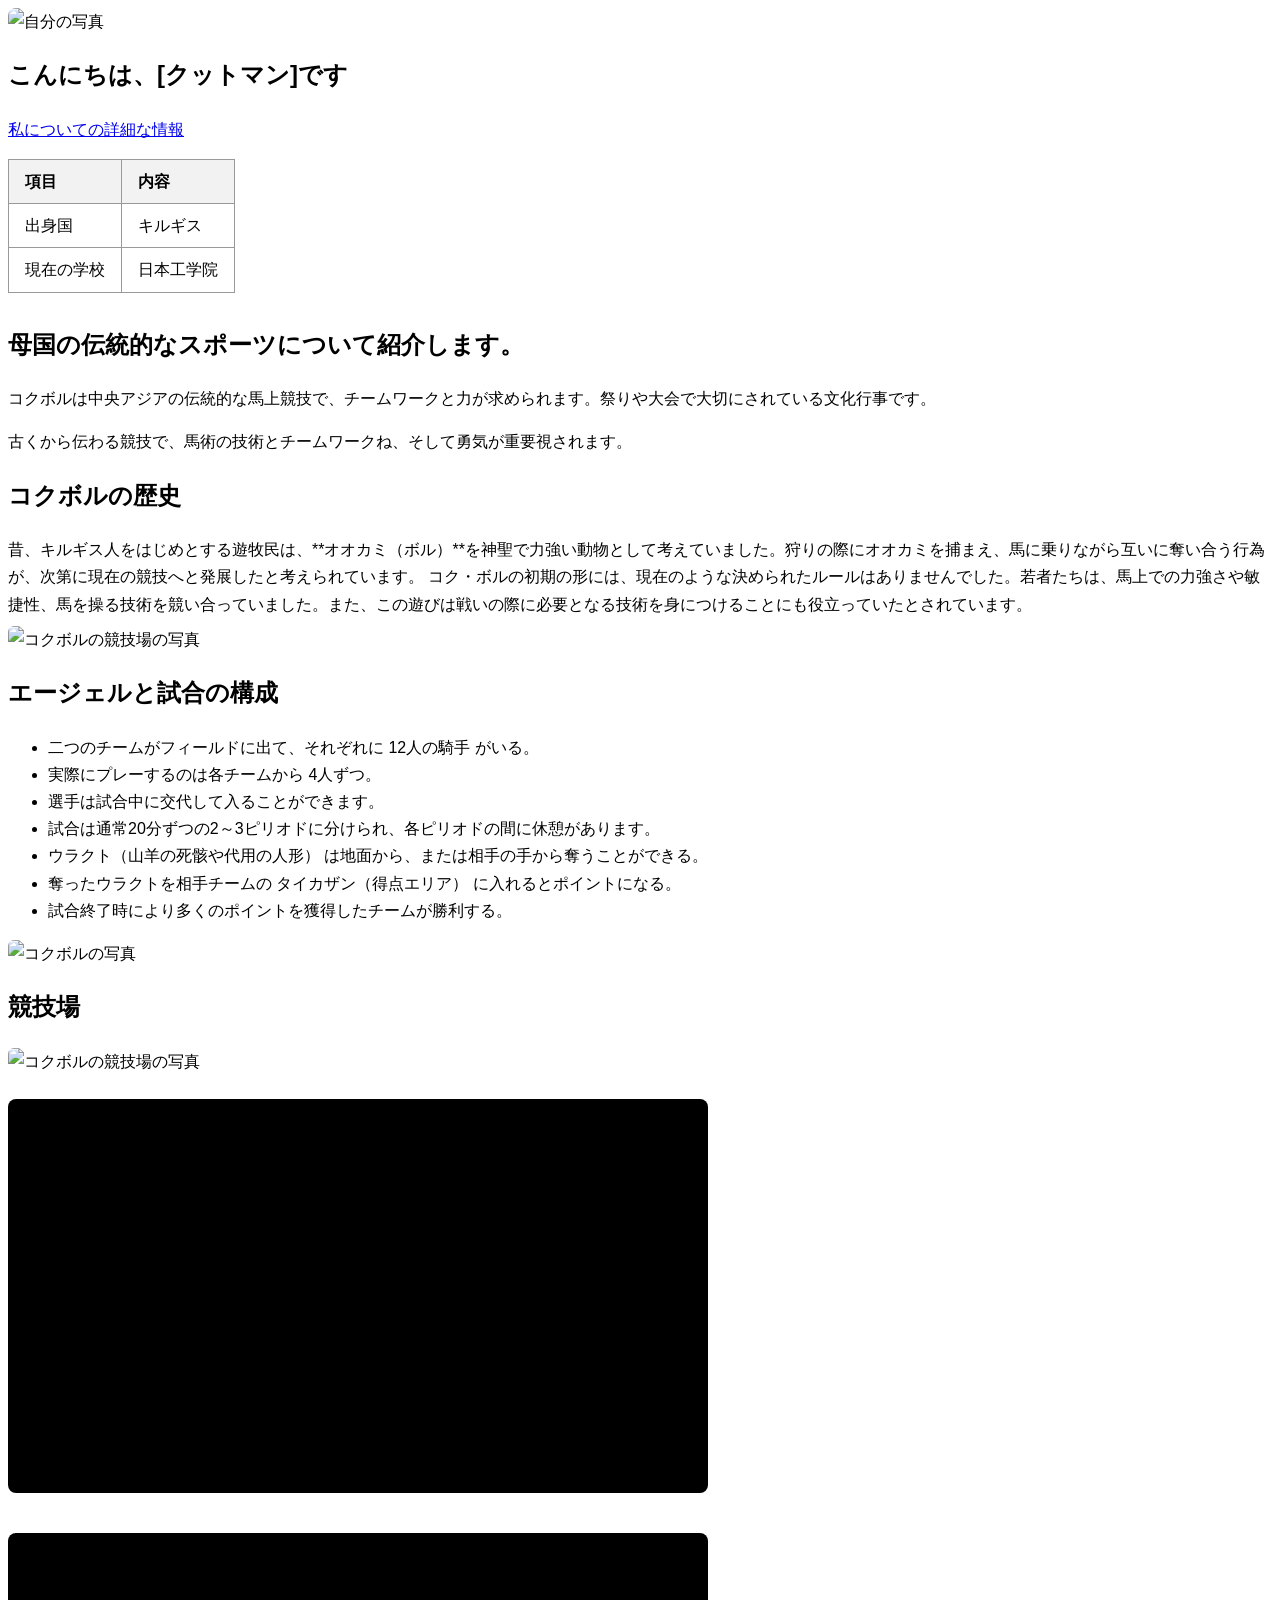
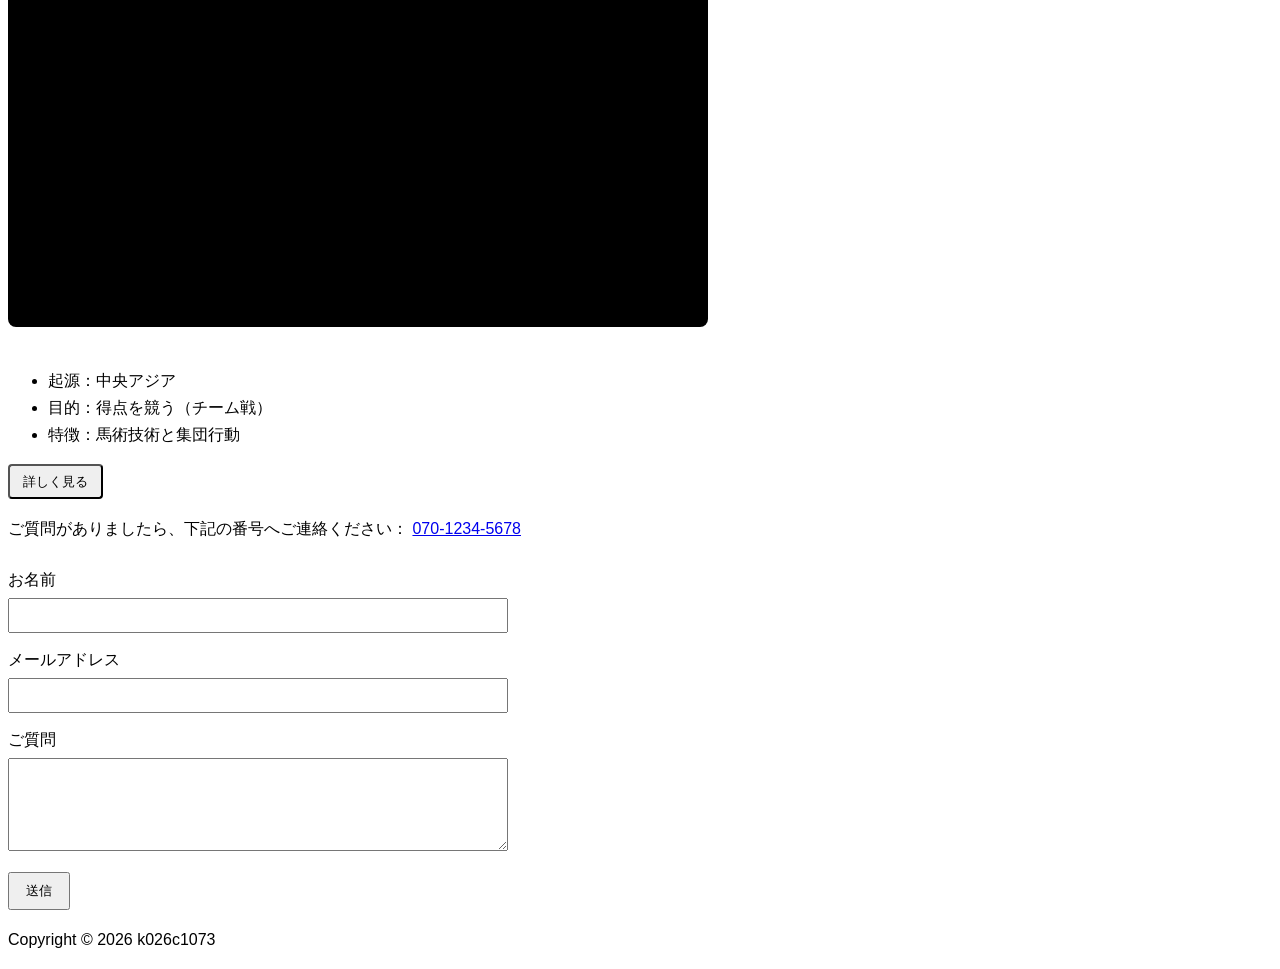
==== index.html @ 9cf25a7e "Add files via upload" ====
<!DOCTYPE html>
<html lang="ja">
<head>
  <meta charset="UTF-8">
  <meta name="viewport" content="width=device-width, initial-scale=1.0">
  <title>コクボル</title>
  <link rel="stylesheet" href="style.css">
    <style>
      .profile {
        width: 200px;
        height: auto;
        max-width: 100%;
        border-radius: 8px;
        display: block;
      }
    /* コクボル用のスタイル */
    #kokboru { margin-top: 2rem; }
    .kok-image { width: 100%; max-width: 700px; height: auto; border-radius: 6px; display:block; margin: 0.5rem 0; }
    .video-project { width: 100%; max-width: 700px; aspect-ratio: 16 / 9; height: auto; object-fit: cover; border: 0; border-radius: 8px; margin: 1rem 0; background: #000; }
    #more { margin-top: 0.5rem; background:#f8f8f8; padding:0.6rem; border-radius:4px; }
    #moreBtn { cursor:pointer; padding:0.4rem 0.8rem; border-radius:4px; }
    table { border-collapse: collapse; margin-top: 1rem; }
    th, td { border: 1px solid #999; padding: 0.5rem 1rem; text-align: left; }
    th { background: #f2f2f2; }
    form { max-width: 500px; margin-top: 1.5rem; }
    form label { display: block; margin-top: 0.8rem; }
    form input, form textarea { width: 100%; box-sizing: border-box; padding: 0.5rem; margin-top: 0.3rem; }
    form button { margin-top: 0.8rem; padding: 0.5rem 1rem; cursor: pointer; }
    </style>
</head>
<body>

  <!-- 自己紹介セクション -->
  <section>
      <img class="profile" src="images/kut.jpg" alt="自分の写真">
    <h1>こんにちは、[クットマン]です</h1>
    
    <a href="about.html">私についての詳細な情報</a>

    <table>
      <tr>
        <th>項目</th>
        <th>内容</th>
      </tr>
      <tr>
        <td>出身国</td>
        <td>キルギス</td>
      </tr>
      <tr>
        <td>現在の学校</td>
        <td>日本工学院</td>
      </tr>
    </table>
  </section>

  <!-- コクボル（Kok-Boru）セクション -->
  <section id="kokboru">
    <h2>母国の伝統的なスポーツについて紹介します。</h2>

    <p>コクボルは中央アジアの伝統的な馬上競技で、チームワークと力が求められます。祭りや大会で大切にされている文化行事です。</p>

    <p>古くから伝わる競技で、馬術の技術とチームワークね、そして勇気が重要視されます。</p>

    <h2>コクボルの歴史</h2>
    
    昔、キルギス人をはじめとする遊牧民は、**オオカミ（ボル）**を神聖で力強い動物として考えていました。狩りの際にオオカミを捕まえ、馬に乗りながら互いに奪い合う行為が、次第に現在の競技へと発展したと考えられています。
    コク・ボルの初期の形には、現在のような決められたルールはありませんでした。若者たちは、馬上での力強さや敏捷性、馬を操る技術を競い合っていました。また、この遊びは戦いの際に必要となる技術を身につけることにも役立っていたとされています。
    <img class="kok-image" src="images/history.jpg" alt="コクボルの競技場の写真">
    
    <h2>エージェルと試合の構成</h2>

    <ul>
      <li>二つのチームがフィールドに出て、それぞれに 12人の騎手 がいる。</li>
      <li>実際にプレーするのは各チームから 4人ずつ。</li>
      <li>選手は試合中に交代して入ることができます。</li>
      <li>試合は通常20分ずつの2～3ピリオドに分けられ、各ピリオドの間に休憩があります。</li>
      <li>ウラクト（山羊の死骸や代用の人形） は地面から、または相手の手から奪うことができる。</li>
      <li>奪ったウラクトを相手チームの タイカザン（得点エリア） に入れるとポイントになる。</li>
      <li>試合終了時により多くのポイントを獲得したチームが勝利する。</li>
    </ul>

    <img class="kok-image" src="images/make.png" alt="コクボルの写真">

    <h2>競技場</h2>
     <img class="kok-image" src="images/place.jpg" alt="コクボルの競技場の写真">
      
    <video class="video-project" autoplay muted loop playsinline preload="auto" poster="images/history.jpg">
      <source src="final.mp4" type="video/mp4">
      お使いのブラウザは動画再生に対応していません。
    </video>

    <video class="video-project" autoplay muted loop playsinline preload="auto" poster="images/place.jpg">
      <source src="vide.mp4" type="video/mp4">
      お使いのブラウザは動画再生に対応していません。
    </video>
    
    <ul>
      <li>起源：中央アジア</li>
      <li>目的：得点を競う（チーム戦）</li>
      <li>特徴：馬術技術と集団行動</li>
    </ul>

    <button id="moreBtn">詳しく見る</button>
    <div id="more" style="display:none">
      <p>ここに歴史、ルールの詳細、現代での位置づけなどを書けます。例えばチーム構成や試合時間、用具について説明してください。</p>
    </div>
  </section>

  <script>
    const videos = document.querySelectorAll('.video-project');

    function playVideos() {
      videos.forEach((video) => {
        if (video.readyState >= 2) {
          video.muted = true;
          video.play().catch(() => {});
        }
      });
    }

    function pauseVideos() {
      videos.forEach((video) => {
        video.pause();
      });
    }

    document.addEventListener('visibilitychange', () => {
      if (document.hidden) {
        pauseVideos();
      } else {
        playVideos();
      }
    });

    window.addEventListener('load', playVideos);

    document.getElementById('moreBtn').addEventListener('click', function () {
      const more = document.getElementById('more');
      more.style.display = (more.style.display === 'none') ? 'block' : 'none';
    });

  </script>

  <p>ご質問がありましたら、下記の番号へご連絡ください：
    <a href="tel:07012345678">070-1234-5678</a>
  </p>

  <form method="post" action="https://ss655762.stars.ne.jp/php/result.php">
    <label for="name">お名前</label>
    <input type="text" id="name" name="name" required>

    <label for="email">メールアドレス</label>
    <input type="email" id="email" name="email" required>

    <label for="message">ご質問</label>
    <textarea id="message" name="message" rows="5" required></textarea>

    <button type="submit">送信</button>
  </form>

  <footer>
    <p>Copyright © 2026 k026c1073</p>
  </footer>

</body>
</html>
---- style.css ----
body {
  font-family: Arial, sans-serif;
  line-height: 1.7;
}

.profile {
  width: 200px;
  height: auto;
  max-width: 100%;
  border-radius: 8px;
  display: block;
}

#kokboru {
  margin-top: 2rem;
}

.kok-image {
  width: 100%;
  max-width: 700px;
  height: auto;
  border-radius: 6px;
  display: block;
  margin: 0.5rem 0;
}

.video-project {
  width: 100%;
  max-width: 700px;
  aspect-ratio: 16 / 9;
  height: auto;
  object-fit: cover;
  border: 0;
  border-radius: 8px;
  margin: 1rem 0;
  background: #000;
}

#more {
  margin-top: 0.5rem;
  background: #f8f8f8;
  padding: 0.6rem;
  border-radius: 4px;
}

#moreBtn {
  cursor: pointer;
  padding: 0.4rem 0.8rem;
  border-radius: 4px;
}

table {
  border-collapse: collapse;
  margin-top: 1rem;
}

th,
td {
  border: 1px solid #999;
  padding: 0.5rem 1rem;
  text-align: left;
}

th {
  background: #f2f2f2;
}

form {
  max-width: 500px;
  margin-top: 1.5rem;
}

form label {
  display: block;
  margin-top: 0.8rem;
}

form input,
form textarea {
  width: 100%;
  box-sizing: border-box;
  padding: 0.5rem;
  margin-top: 0.3rem;
}

form button {
  margin-top: 0.8rem;
  padding: 0.5rem 1rem;
  cursor: pointer;
}
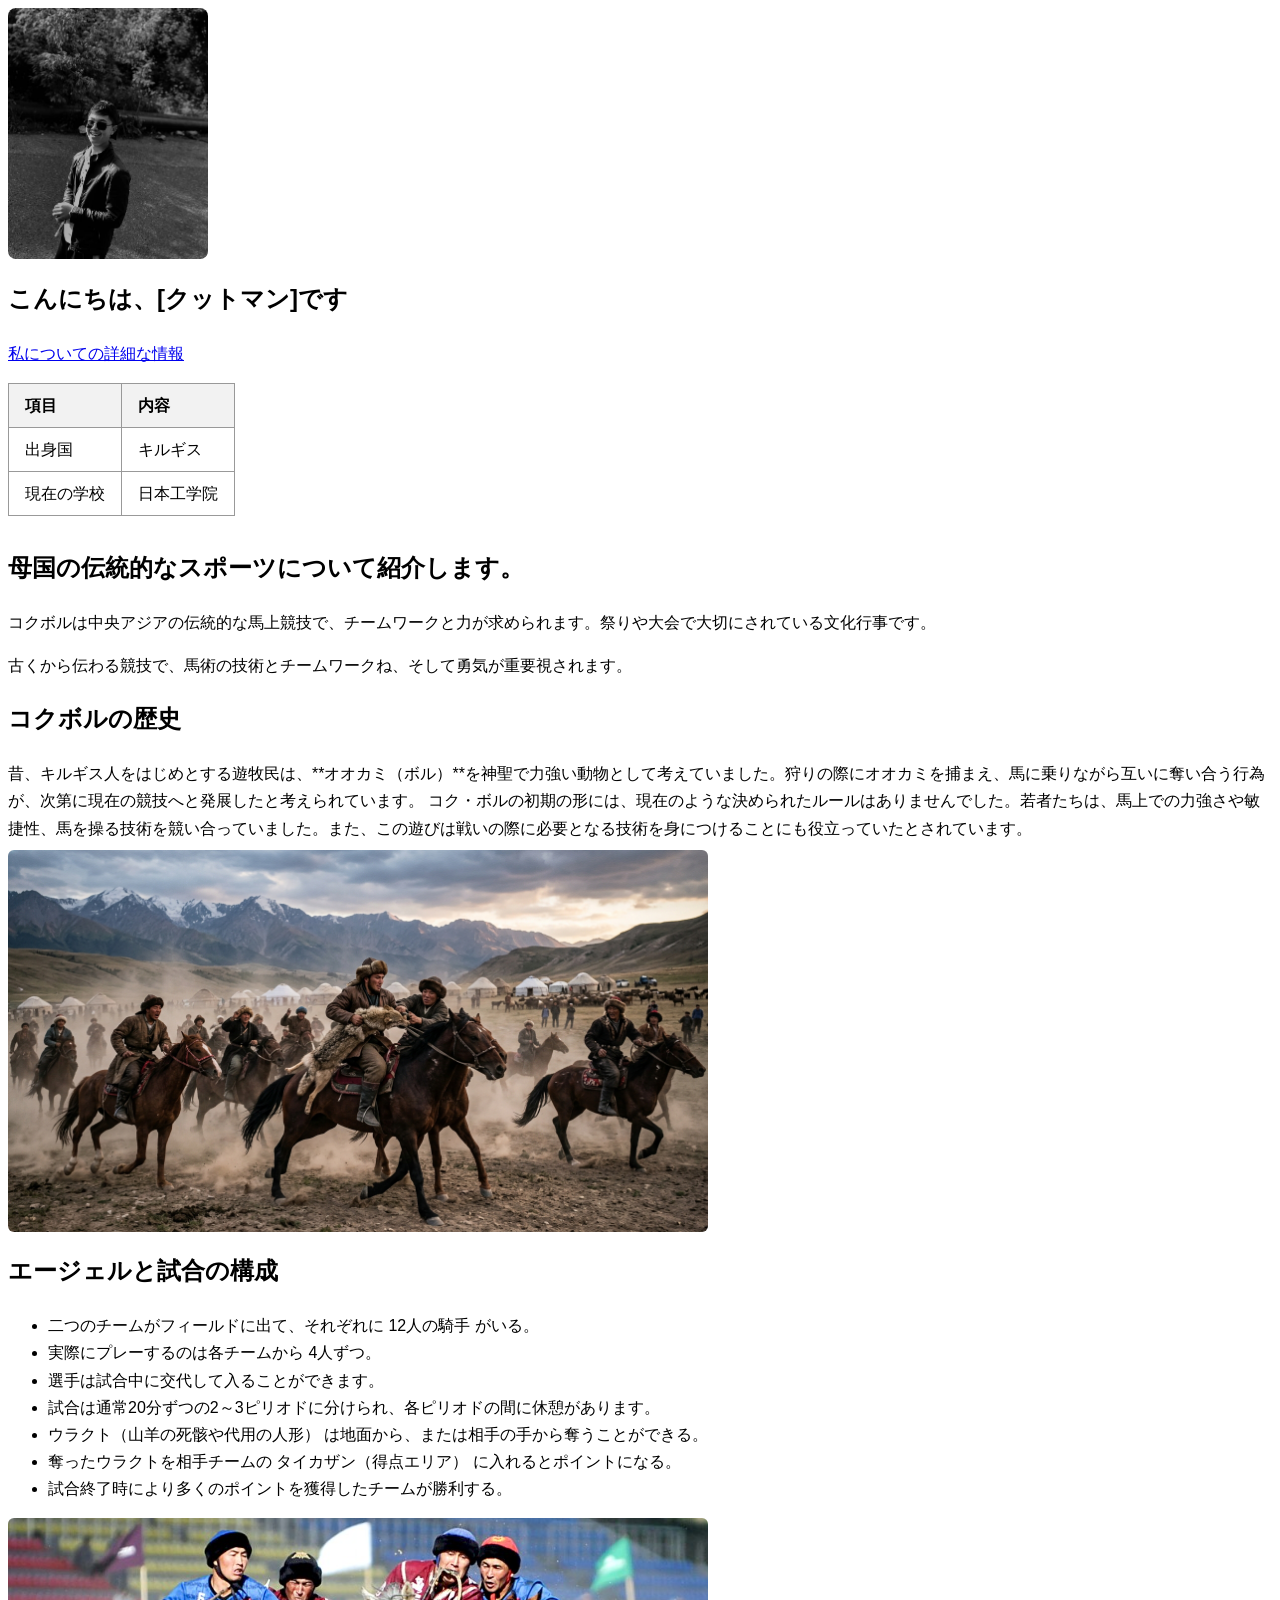
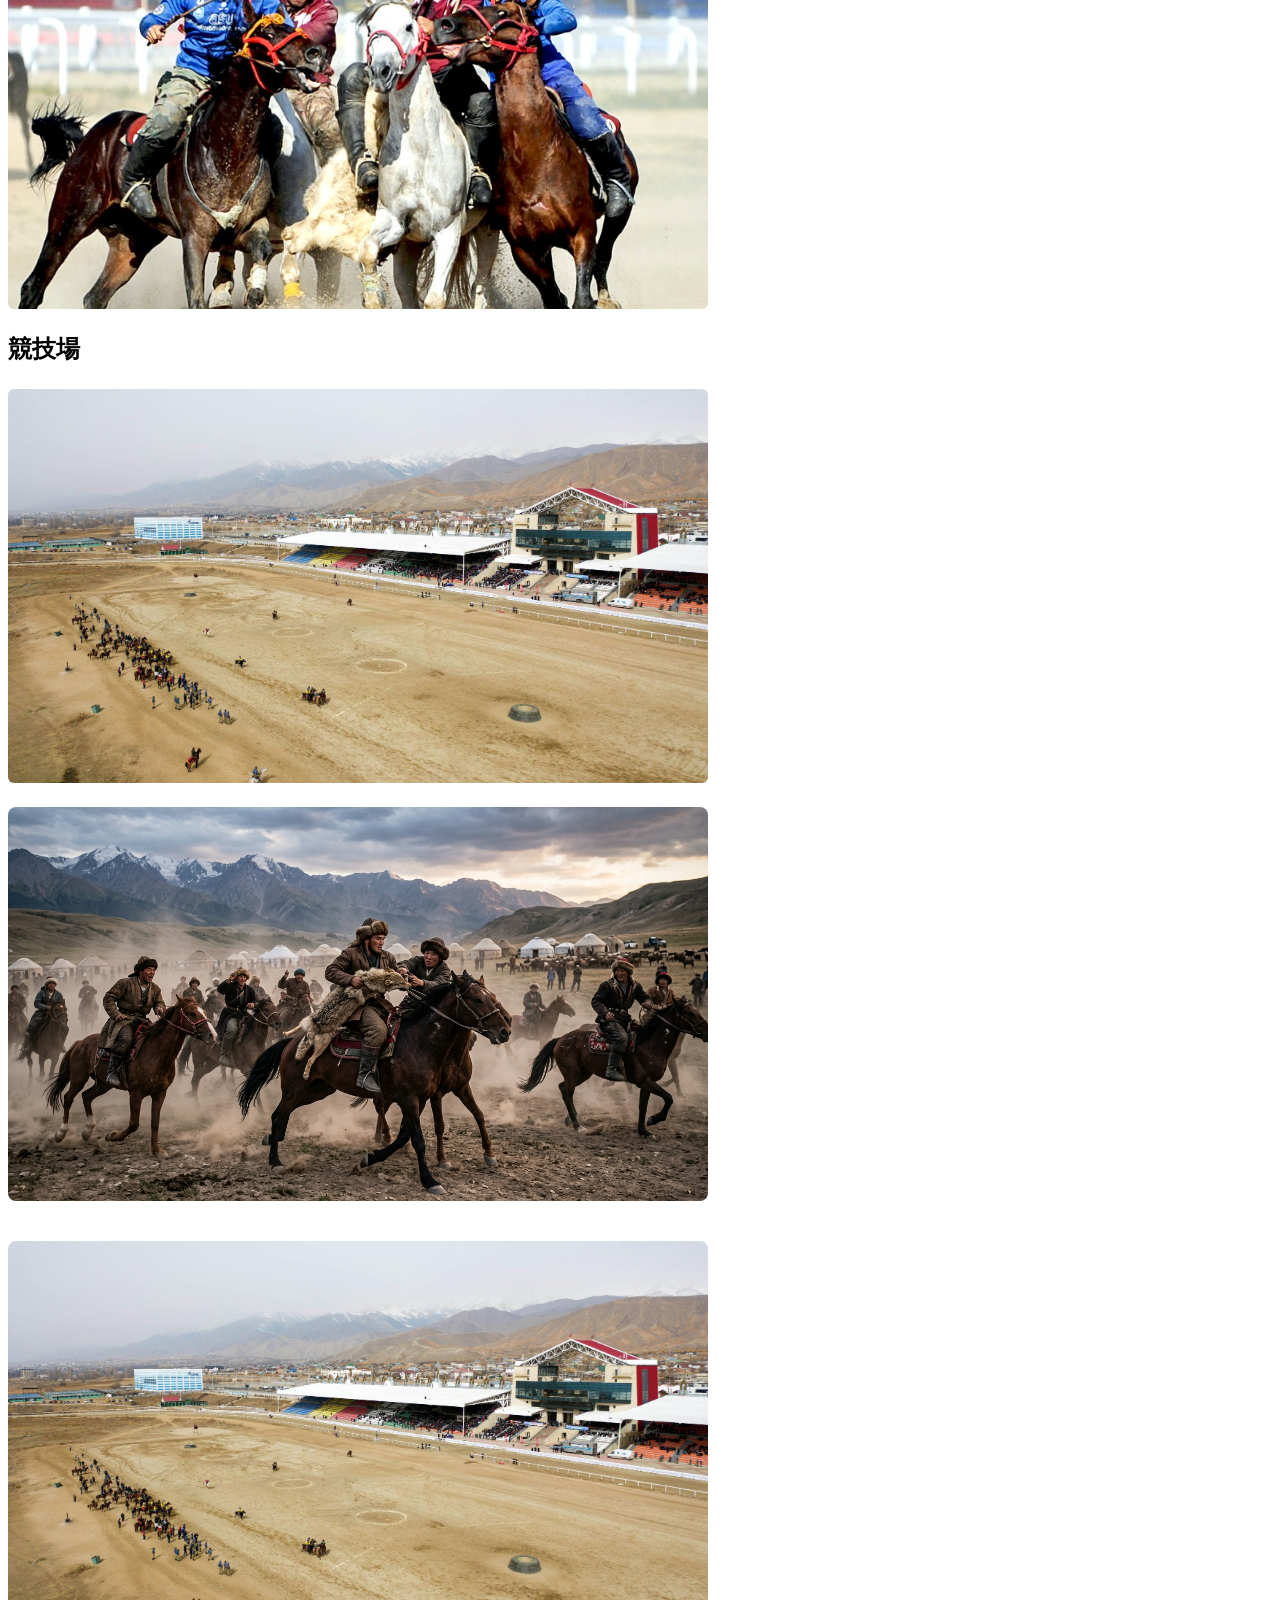
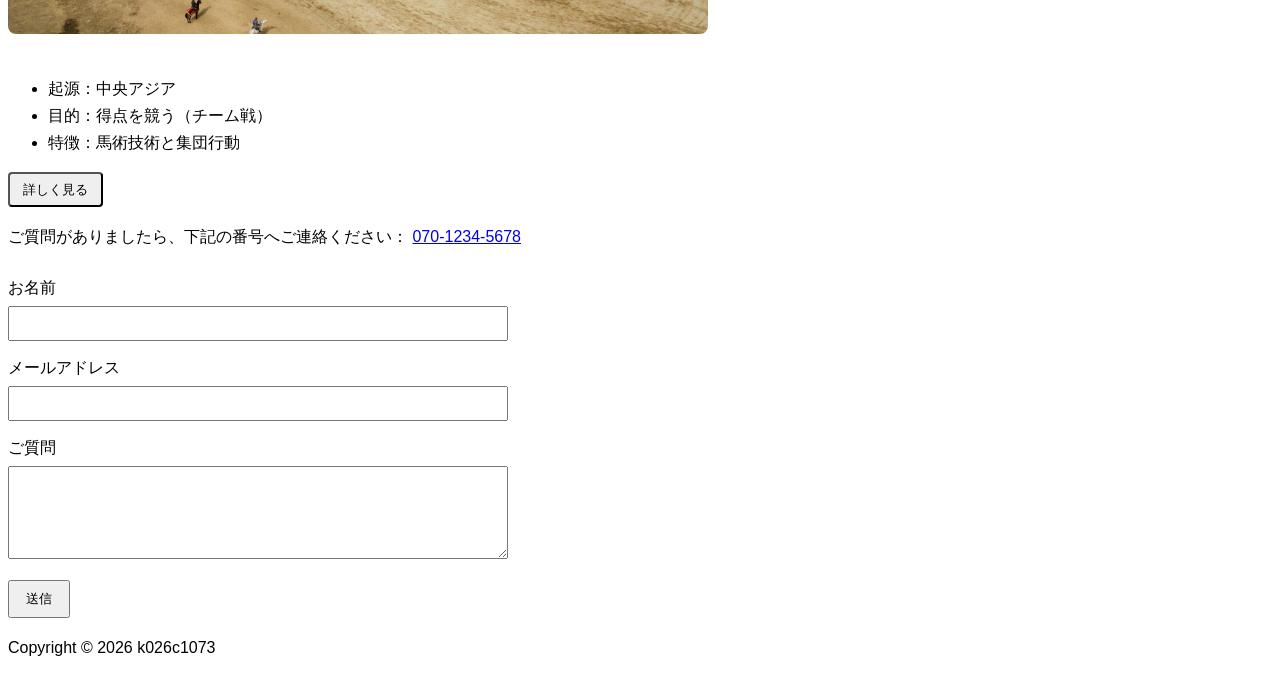
==== commit b58bc18e: "Add files via upload" ====
--- a/index.html
+++ b/index.html
@@ -32,7 +32,7 @@
 
   <!-- 自己紹介セクション -->
   <section>
-      <img class="profile" src="images/kut.jpg" alt="自分の写真">
+      <img class="profile" src="kut.jpg" alt="自分の写真">
     <h1>こんにちは、[クットマン]です</h1>
     
     <a href="about.html">私についての詳細な情報</a>
@@ -65,7 +65,7 @@
     
     昔、キルギス人をはじめとする遊牧民は、**オオカミ（ボル）**を神聖で力強い動物として考えていました。狩りの際にオオカミを捕まえ、馬に乗りながら互いに奪い合う行為が、次第に現在の競技へと発展したと考えられています。
     コク・ボルの初期の形には、現在のような決められたルールはありませんでした。若者たちは、馬上での力強さや敏捷性、馬を操る技術を競い合っていました。また、この遊びは戦いの際に必要となる技術を身につけることにも役立っていたとされています。
-    <img class="kok-image" src="images/history.jpg" alt="コクボルの競技場の写真">
+    <img class="kok-image" src="history.jpg" alt="コクボルの競技場の写真">
     
     <h2>エージェルと試合の構成</h2>
 
@@ -79,18 +79,18 @@
       <li>試合終了時により多くのポイントを獲得したチームが勝利する。</li>
     </ul>
 
-    <img class="kok-image" src="images/make.png" alt="コクボルの写真">
+    <img class="kok-image" src="make.png" alt="コクボルの写真">
 
     <h2>競技場</h2>
-     <img class="kok-image" src="images/place.jpg" alt="コクボルの競技場の写真">
+    <img class="kok-image" src="place.jpg" alt="コクボルの競技場の写真">
       
-    <video class="video-project" autoplay muted loop playsinline preload="auto" poster="images/history.jpg">
-      <source src="final.mp4" type="video/mp4">
+    <video class="video-project" autoplay muted loop playsinline preload="metadata" poster="history.jpg">
+      <source src="sake.mp4?v=20260906" type="video/mp4">
       お使いのブラウザは動画再生に対応していません。
     </video>
 
-    <video class="video-project" autoplay muted loop playsinline preload="auto" poster="images/place.jpg">
-      <source src="vide.mp4" type="video/mp4">
+    <video class="video-project" autoplay muted loop playsinline preload="metadata" poster="place.jpg">
+      <source src="sake.mp4?v=20260906" type="video/mp4">
       お使いのブラウザは動画再生に対応していません。
     </video>
     
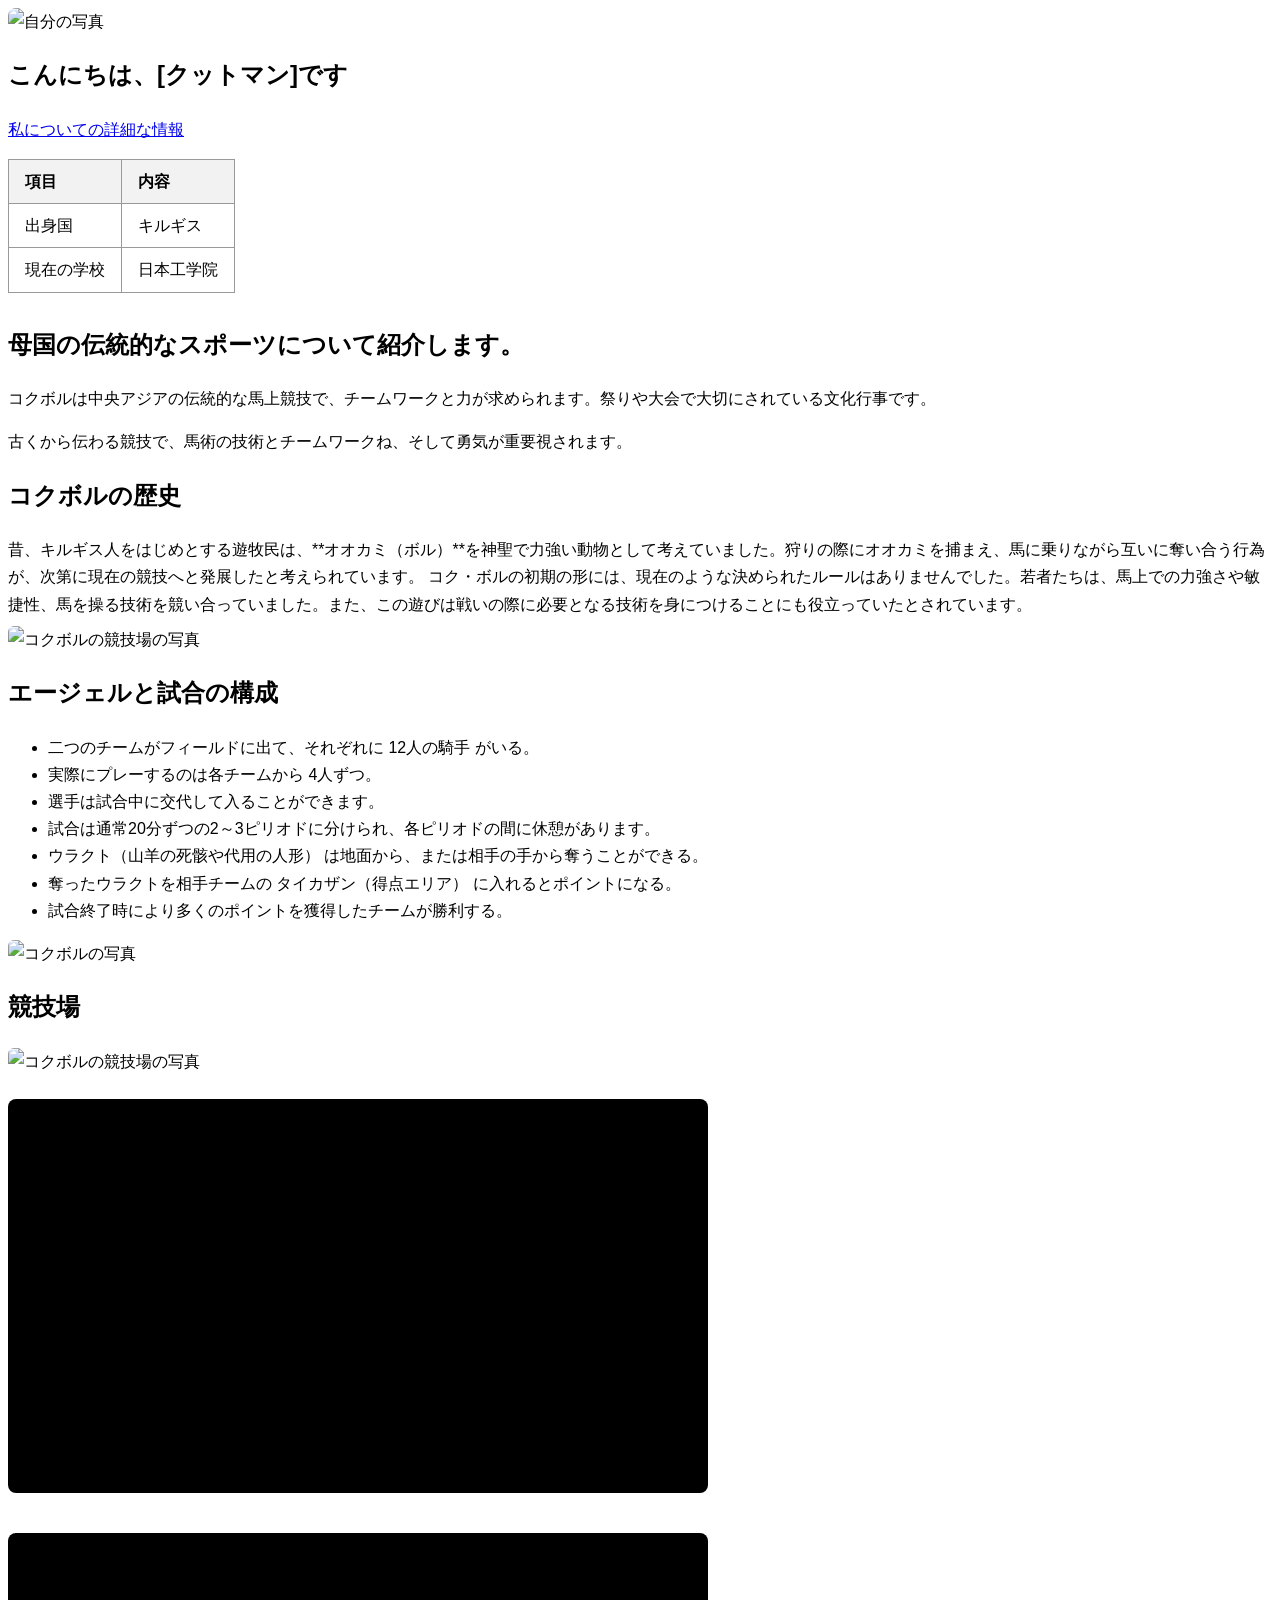
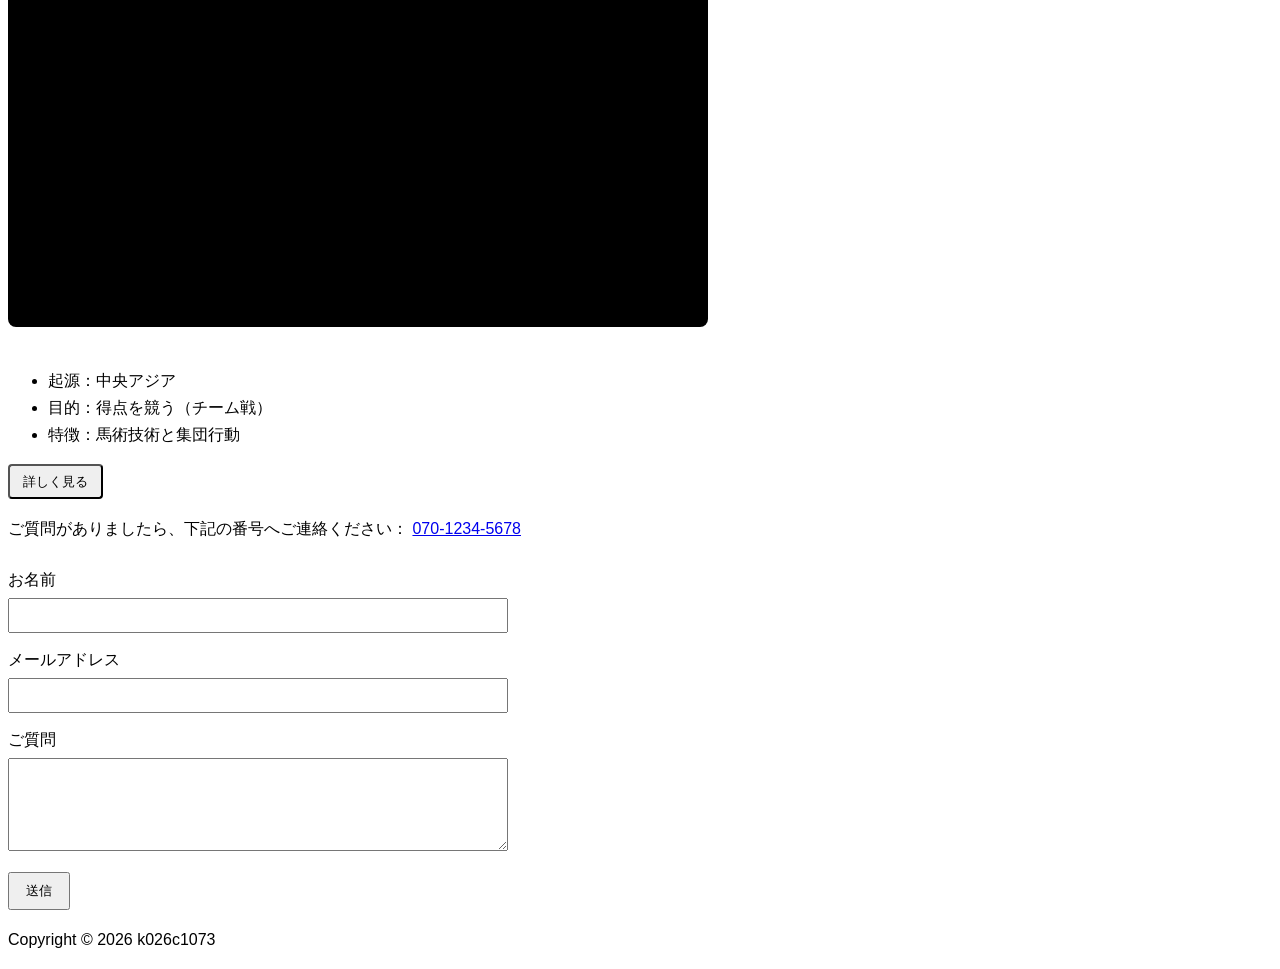
==== commit 386cecd8: "Add files via upload" ====
--- a/index.html
+++ b/index.html
@@ -32,7 +32,7 @@
 
   <!-- 自己紹介セクション -->
   <section>
-      <img class="profile" src="kut.jpg" alt="自分の写真">
+      <img class="profile" src="images/kut.jpg" alt="自分の写真">
     <h1>こんにちは、[クットマン]です</h1>
     
     <a href="about.html">私についての詳細な情報</a>
@@ -65,7 +65,7 @@
     
     昔、キルギス人をはじめとする遊牧民は、**オオカミ（ボル）**を神聖で力強い動物として考えていました。狩りの際にオオカミを捕まえ、馬に乗りながら互いに奪い合う行為が、次第に現在の競技へと発展したと考えられています。
     コク・ボルの初期の形には、現在のような決められたルールはありませんでした。若者たちは、馬上での力強さや敏捷性、馬を操る技術を競い合っていました。また、この遊びは戦いの際に必要となる技術を身につけることにも役立っていたとされています。
-    <img class="kok-image" src="history.jpg" alt="コクボルの競技場の写真">
+    <img class="kok-image" src="images/history.jpg" alt="コクボルの競技場の写真">
     
     <h2>エージェルと試合の構成</h2>
 
@@ -79,18 +79,18 @@
       <li>試合終了時により多くのポイントを獲得したチームが勝利する。</li>
     </ul>
 
-    <img class="kok-image" src="make.png" alt="コクボルの写真">
+    <img class="kok-image" src="images/make.png" alt="コクボルの写真">
 
     <h2>競技場</h2>
-    <img class="kok-image" src="place.jpg" alt="コクボルの競技場の写真">
+     <img class="kok-image" src="images/place.jpg" alt="コクボルの競技場の写真">
       
-    <video class="video-project" autoplay muted loop playsinline preload="metadata" poster="history.jpg">
-      <source src="sake.mp4?v=20260906" type="video/mp4">
+    <video class="video-project" autoplay muted loop playsinline preload="auto" poster="images/history.jpg">
+      <source src="final.mp4" type="video/mp4">
       お使いのブラウザは動画再生に対応していません。
     </video>
 
-    <video class="video-project" autoplay muted loop playsinline preload="metadata" poster="place.jpg">
-      <source src="sake.mp4?v=20260906" type="video/mp4">
+    <video class="video-project" autoplay muted loop playsinline preload="auto" poster="images/place.jpg">
+      <source src="vide.mp4" type="video/mp4">
       お使いのブラウザは動画再生に対応していません。
     </video>
     
